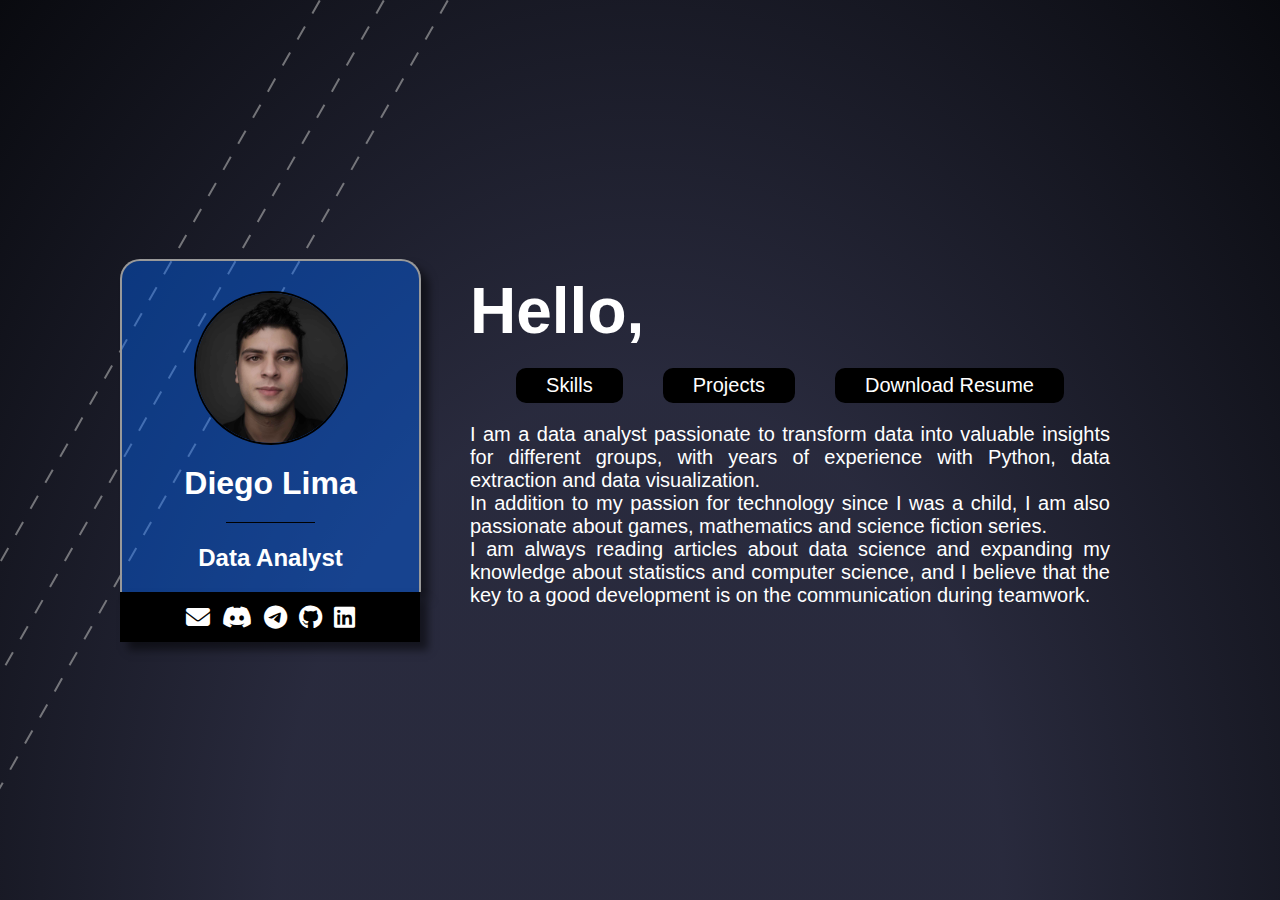
==== index.html @ 623ffd92 "change the font, fix the 404 page and update the resume" ====
<!DOCTYPE html>
<html lang="en">
  <head>
    <meta charset="utf-8" />
    <meta name="viewport" content="width=device-width, initial-scale=1.0">
    <meta property="og:type" content="website">
    <meta name="description" content="Diego Lima Portfolio. Specializing in programming Full Stack and Data Analyse">
    <link rel="stylesheet" type="text/css" href="css/index.css"/>
    <link rel="icon" type="image/x-icon" href="images/favicon.ico?">
    <script src="https://code.jquery.com/jquery-1.10.2.js"></script>
    <link rel="stylesheet" href="https://cdnjs.cloudflare.com/ajax/libs/font-awesome/6.5.1/css/all.min.css">
    <title>Diego Lima - Portfolio</title>
  </head>
  <body>
    <div class="hero">
        <svg class="line">
          <line stroke-dasharray="15, 15" x1="-15%" y1="100%" x2="25%" y2="0" style="stroke: hsl(0, 0%, 70%, 0.6); stroke-width:2"/>
          <line stroke-dasharray="15, 15" x1="-10%" y1="100%" x2="30%" y2="0" style="stroke: hsla(0, 0%, 70%, 0.6); stroke-width:2"/>
          <line stroke-dasharray="15, 15" x1="-5%" y1="100%" x2="35%" y2="0" style="stroke: hsl(0, 0%, 70%, 0.6); stroke-width:2"/>
        </svg>
        <div class="card">
            <div class="top-card">
                <img class="crop" src="images/me.jpg" alt="Diego Lima" style="border: black 2px solid; border-radius: 50%; width: 150px; height: 150px;">
                <h1>Diego Lima</h1>
                <hr/>
                <h2 style="margin-bottom: 20px;">Data Analyst</h2>
            </div>
            <div class="bottom-card">
                <a target="_blank" href="mailto:diegosalima@outlook.com" title="diegosalima@outlook.com" class="fa-solid fa-envelope" style="color: white;"></a>
                <a target="_blank" href="https://discordapp.com/users/346480864894517259" title="dilima" class="fa-brands fa-discord" style="color: white;"></a>
                <a target="_blank" href="https://t.me/datalima" title="datalima" class="fa-brands fa-telegram" style="color: white;"></a>
                <a target="_blank" href="https://github.com/GMDiegoLima" title="GMDiegoLima" class="fa-brands fa-github" style="color: white;"></a>
                <a target="_blank" href="https://www.linkedin.com/in/3diego-lima/" title="3diego-lima" class="fa-brands fa-linkedin" style="color: white;"></a>
            </div>
        </div>
        <div class="introduction">
            <h1 style="font-size: 64px;">Hello,</h1>
            <div class="intro-buttons">
                <a href="skills"><button title="Check my skills">Skills</button></a>
                <a href="projects"><button title="Check my projects">Projects</button></a>
                <a target="_blank" href="Diego%20Lima%20-%20Resume.pdf" download style="text-decoration: none;"><button> Download Resume</button></a>
            </div>
            <p style="font-size: 20px; text-align: justify;">I am a data analyst passionate to transform data into valuable insights for different groups, with years of experience with Python, data extraction and data visualization.<br>In addition to my passion for technology since I was a child, I am also passionate about games, mathematics and science fiction series.<br>I am always reading articles about data science and expanding my knowledge about statistics and computer science, and I believe that the key to a good development is on the communication during teamwork.</p>
        </div>
    </div>
  </body>
</html>
---- css/index.css ----
body {
    width: auto;
    margin: 0 auto;
    color: white;
    user-select: none;
    overflow: auto;
    background: radial-gradient(ellipse at bottom, hsl(236, 20%, 20%) 40%, #090a0f 100%);
    font-family: "Open Sans", sans-serif;
}

h1 {margin: 0;}
h2 {margin: 0;}

/* scrollbar style */
::-webkit-scrollbar {width: 10px;}
::-webkit-scrollbar-track {background: black;}
::-webkit-scrollbar-thumb {background: hsl(0, 0%, 15%);}
::-webkit-scrollbar-thumb:hover {background: hsl(0, 0%, 20%);}

.hero {
    display: flex;
    min-height: 100vh;
    flex-direction: row;
    justify-content: center;
    margin: 0 auto;
    align-items: center;
}

.card {
    display: flex;
    flex-direction: column;
    justify-content: center;
    width: 300px;
    flex-grow: 0;
}

.top-card {
    display: flex;
    flex-direction: column;
    align-items: center;
    text-align: center;
    background-color: rgba(0, 102, 255, 0.425);
    padding-top: 30px;
    border-top: hsl(0, 0%, 60%) 2px solid;
    border-left: hsl(0, 0%, 60%) 2px solid;
    border-right: hsl(0, 0%, 60%) 2px solid;
    width: 99%;
    margin: 0 auto;
    border-top-left-radius: 20px;
    border-top-right-radius: 20px;
    box-shadow: 8px 8px 8px rgba(0, 0, 0, 0.5);
    flex-grow: 0;
    gap: 20px;
}

.bottom-card {
    display: flex;
    flex-direction: row !important;
    height: 50px;
    width: 100%;
    justify-content: center;
    align-items: center;
    margin: 0 !important;
    background-color: black;
    box-shadow: 8px 8px 8px rgba(0, 0, 0, 0.5);
    flex-grow: 0;
}

.bottom-card > a {
    padding-inline: 6px;
    text-decoration: none;
    font-size: 24px;
}

.bottom-card > a:hover {
    transform: scale(1.5);
    transition: transform 0.3s;
}

.introduction {
    display: flex;
    flex-direction: column;
    width: 50%;
    margin-inline: 50px;
}

.crop {object-fit: cover;}

.intro-buttons {
    display: flex;
    justify-content: center;
    flex-wrap: wrap;
}

button {
    color: white;
    border: none;
    max-height: 55px;
    border-radius: 10px;
    padding-inline: 30px;
    padding-block: 6px;
    margin-top: 20px;
    margin-inline: 20px;
    font-size: 20px;
    background-color: black;
}

button:hover {
    cursor: pointer;
    transform: scale(1.1);
    transition: transform 0.3s;
}

hr {
    display: block;
    height: 1px;
    width: 30%;
    border: 0;
    border-top: black 1px solid;
    margin: 0 auto;
    padding: 0;
}

.line {
    position: absolute;
    top: 0;
    left: 0;
    width: 100%;
    height: 100%;
    z-index: -1; /* Coloca atrás dos outros elementos */
}

@media (max-width: 700px) {
    .hero {flex-direction: column; gap: 1em;}
    .card {margin-top: 20px;}
    .introduction {width: 95%;}
}
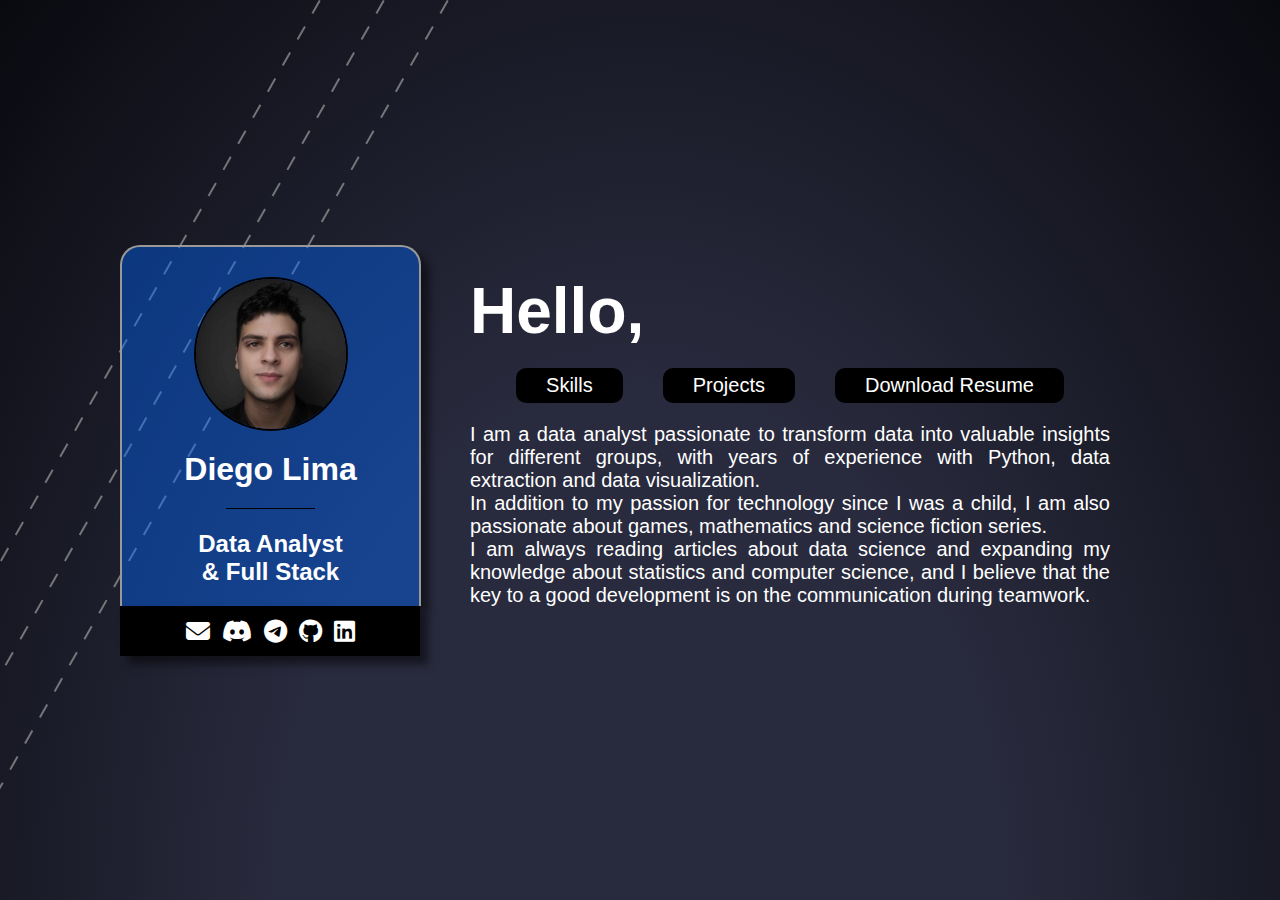
==== commit ebb69418: "add fullstack on the main page" ====
--- a/index.html
+++ b/index.html
@@ -9,21 +9,40 @@
     <link rel="icon" type="image/x-icon" href="images/favicon.ico?">
     <script src="https://code.jquery.com/jquery-1.10.2.js"></script>
     <link rel="stylesheet" href="https://cdnjs.cloudflare.com/ajax/libs/font-awesome/6.5.1/css/all.min.css">
+    <script type="text/javascript" src="//translate.google.com/translate_a/element.js?cb=googleTranslateElementInit"></script>
     <title>Diego Lima - Portfolio</title>
   </head>
   <body>
+    <!-- Google tag (gtag.js) -->
+    <script async src="https://www.googletagmanager.com/gtag/js?id=G-HS13W54YV6"></script>
+    <script>
+      window.dataLayer = window.dataLayer || [];
+      function gtag(){dataLayer.push(arguments);}
+      gtag('js', new Date());
+
+      gtag('config', 'G-HS13W54YV6');
+    </script>
+    <script type="text/javascript">
+      var _iub = _iub || [];
+      _iub.csConfiguration = {"siteId":3777063,"cookiePolicyId":19809740,"lang":"en","storage":{"useSiteId":true}};
+    </script>
+    <script type="text/javascript" src="https://cs.iubenda.com/autoblocking/3777063.js"></script>
+    <script type="text/javascript" src="//cdn.iubenda.com/cs/gpp/stub.js"></script>
+    <script type="text/javascript" src="//cdn.iubenda.com/cs/iubenda_cs.js" charset="UTF-8" async></script>
+
     <div class="hero">
         <svg class="line">
           <line stroke-dasharray="15, 15" x1="-15%" y1="100%" x2="25%" y2="0" style="stroke: hsl(0, 0%, 70%, 0.6); stroke-width:2"/>
           <line stroke-dasharray="15, 15" x1="-10%" y1="100%" x2="30%" y2="0" style="stroke: hsla(0, 0%, 70%, 0.6); stroke-width:2"/>
           <line stroke-dasharray="15, 15" x1="-5%" y1="100%" x2="35%" y2="0" style="stroke: hsl(0, 0%, 70%, 0.6); stroke-width:2"/>
         </svg>
+
         <div class="card">
             <div class="top-card">
                 <img class="crop" src="images/me.jpg" alt="Diego Lima" style="border: black 2px solid; border-radius: 50%; width: 150px; height: 150px;">
                 <h1>Diego Lima</h1>
                 <hr/>
-                <h2 style="margin-bottom: 20px;">Data Analyst</h2>
+                <h2 style="margin-bottom: 20px;">Data Analyst<br>& Full Stack</h2>
             </div>
             <div class="bottom-card">
                 <a target="_blank" href="mailto:diegosalima@outlook.com" title="diegosalima@outlook.com" class="fa-solid fa-envelope" style="color: white;"></a>
@@ -34,6 +53,13 @@
             </div>
         </div>
         <div class="introduction">
+            <div id="google_translate_element"></div>
+            <script type="text/javascript">
+              function googleTranslateElementInit() {
+                  new google.translate.TranslateElement({pageLanguage: 'en', includedLanguages: 'en,pt,es,fr,it,ar,de,el,iw,ja,ko,la,no,pl,sv,tr,uk,zh-CN,zh-TW', layout: google.translate.TranslateElement.InlineLayout.SIMPLE}, 'google_translate_element');
+              }
+            </script>
+
             <h1 style="font-size: 64px;">Hello,</h1>
             <div class="intro-buttons">
                 <a href="skills"><button title="Check my skills">Skills</button></a>
--- a/css/index.css
+++ b/css/index.css
@@ -2,10 +2,10 @@
     width: auto;
     margin: 0 auto;
     color: white;
-    user-select: none;
     overflow: auto;
     background: radial-gradient(ellipse at bottom, hsl(236, 20%, 20%) 40%, #090a0f 100%);
     font-family: "Open Sans", sans-serif;
+    top: 0px !important;
 }
 
 h1 {margin: 0;}
@@ -16,6 +16,16 @@
 ::-webkit-scrollbar-track {background: black;}
 ::-webkit-scrollbar-thumb {background: hsl(0, 0%, 15%);}
 ::-webkit-scrollbar-thumb:hover {background: hsl(0, 0%, 20%);}
+
+/* Google Translate tool */
+#google_translate_element {display: flex; justify-content: end;}
+div#google_translate_element div.goog-te-gadget-simple a.goog-te-menu-value span:nth-of-type(1), div#google_translate_element div.goog-te-gadget-simple a.goog-te-menu-value span:nth-of-type(2), div#google_translate_element div.goog-te-gadget-simple a.goog-te-menu-value span:nth-of-type(3) {display:none;}
+div#google_translate_element div.goog-te-gadget-simple {margin:0px; padding:10px; display:inline-block; background-color:black; border:none; border-radius:10px; font-size:16px;}
+div#google_translate_element div.goog-te-gadget-simple a.goog-te-menu-value {color:rgb(255, 0, 0);}
+div#google_translate_element div.goog-te-gadget-simple a.goog-te-menu-value::after{content:"Translate Site"; padding-right:5px;}
+div#google_translate_element div.goog-te-gadget-simple img:nth-of-type(1) {display:none;}
+#\:0\.targetLanguage > span > a > span:nth-child(1) {color: white;}
+.VIpgJd-ZVi9od-ORHb-OEVmcd {display: none;}
 
 .hero {
     display: flex;
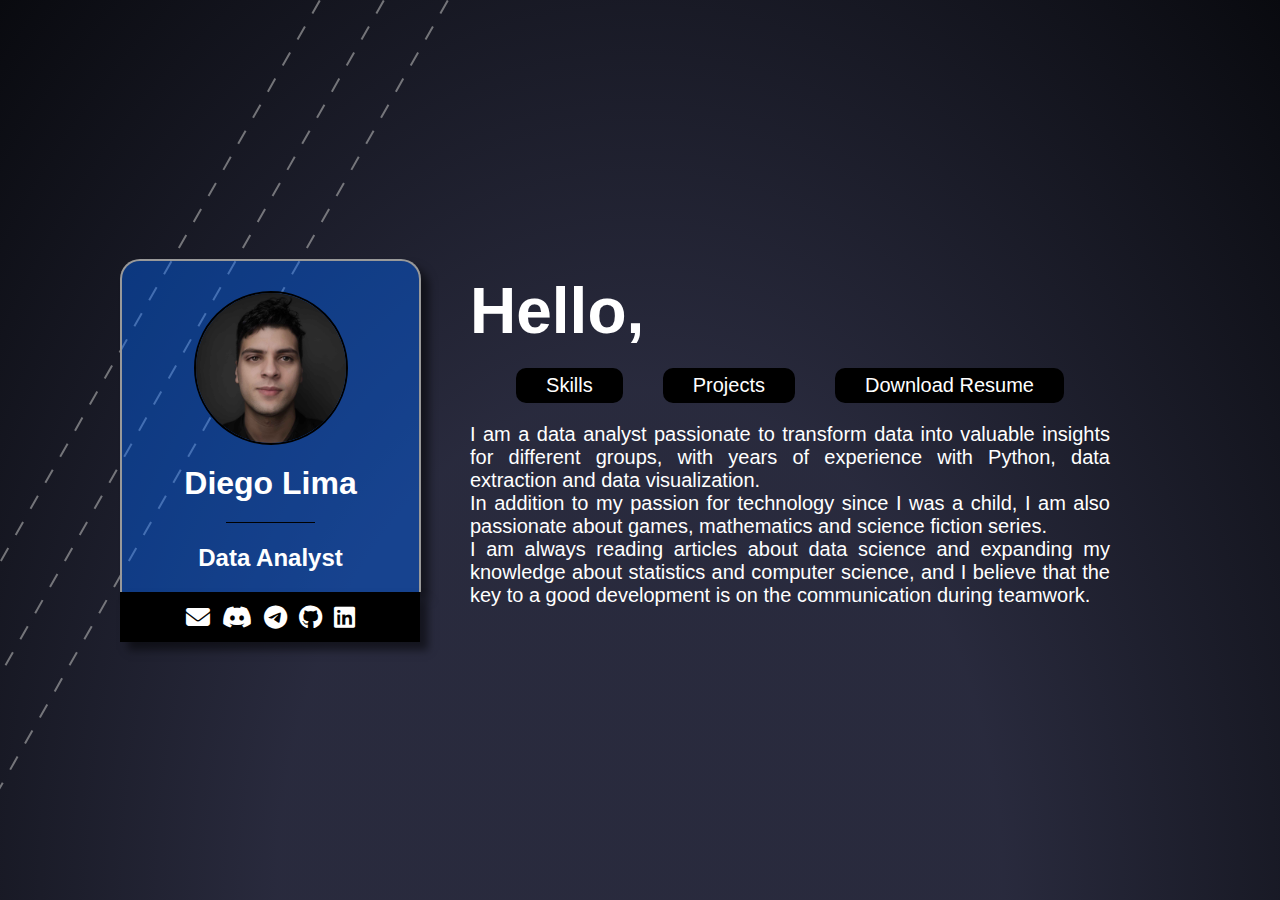
==== commit b35811c8: "remove full stack from the main page and reorder projects" ====
--- a/index.html
+++ b/index.html
@@ -42,7 +42,7 @@
                 <img class="crop" src="images/me.jpg" alt="Diego Lima" style="border: black 2px solid; border-radius: 50%; width: 150px; height: 150px;">
                 <h1>Diego Lima</h1>
                 <hr/>
-                <h2 style="margin-bottom: 20px;">Data Analyst<br>& Full Stack</h2>
+                <h2 style="margin-bottom: 20px;">Data Analyst</h2>
             </div>
             <div class="bottom-card">
                 <a target="_blank" href="mailto:diegosalima@outlook.com" title="diegosalima@outlook.com" class="fa-solid fa-envelope" style="color: white;"></a>
